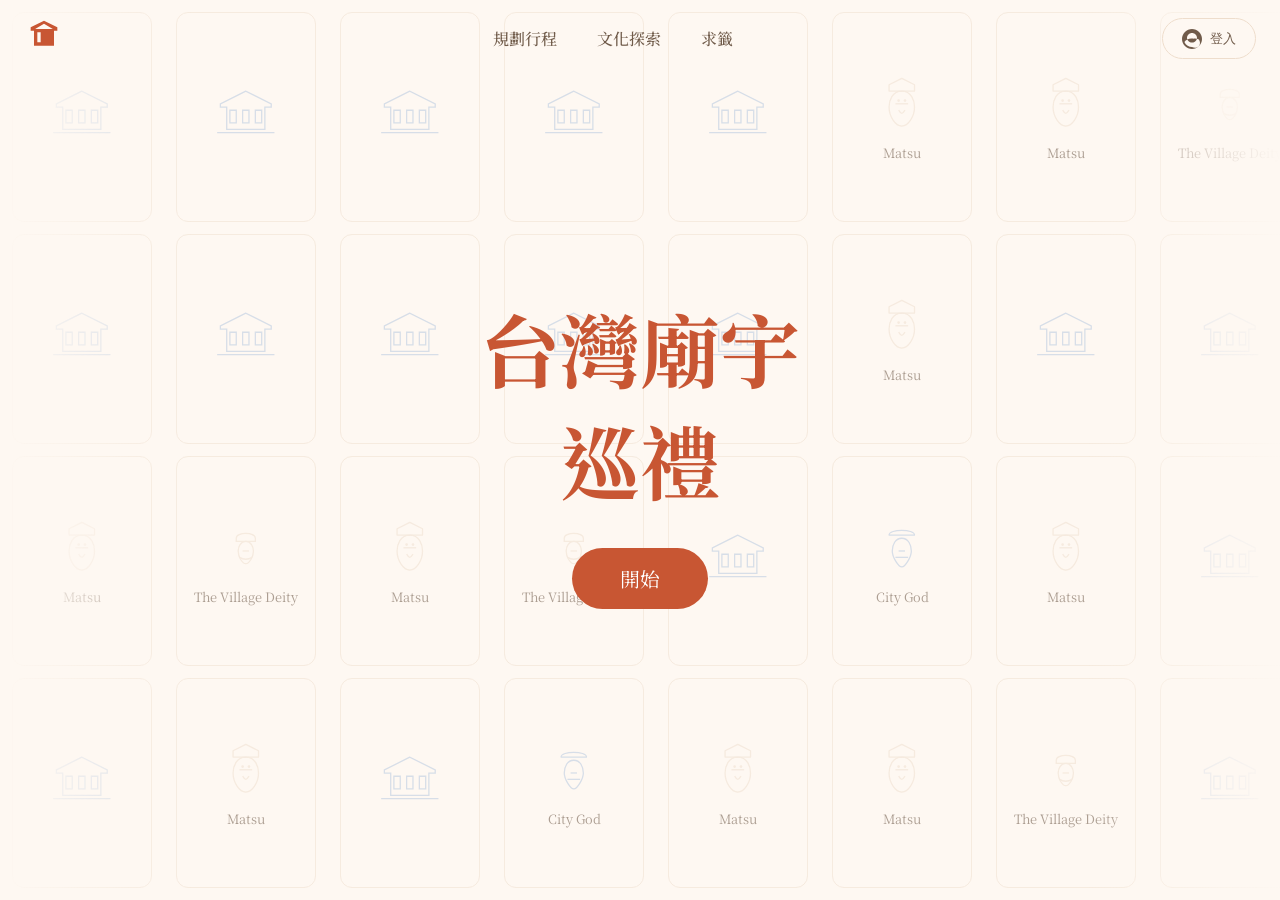
==== index.html @ 5bbc3296 "first commit" ====
<!DOCTYPE html>
<html lang="zh-Hant">
<head>
    <meta charset="UTF-8">
    <meta name="viewport" content="width=device-width, initial-scale=1.0">
    <title>台灣廟宇巡禮</title>
    <!-- 引入 Google Fonts -->
    <link rel="preconnect" href="https://fonts.googleapis.com">
    <link rel="preconnect" href="https://fonts.gstatic.com" crossorigin>
    <link href="https://fonts.googleapis.com/css2?family=Noto+Serif+TC:wght@500;700&display=swap" rel="stylesheet">
    <style>
        /* CSS Reset and Global Styles */
        :root {
            --bg-color: #FEF8F2;
            --primary-color: #C85633;
            --text-color: #5B4432;
            --card-border-color: #EEDDCC;
            --nav-link-color: #705B4A;
        }

        *, *::before, *::after {
            box-sizing: border-box;
            margin: 0;
            padding: 0;
        }

        body {
            background-color: var(--bg-color);
            font-family: 'Noto Serif TC', serif;
            color: var(--text-color);
            overflow: hidden; /* 防止頁面滾動 */
        }

        /* Header */
        .site-header {
            position: fixed;
            top: 0;
            left: 0;
            width: 100%;
            z-index: 100;
            padding: 1rem 1.5rem;
        }

        .header-inner {
            display: flex;
            justify-content: space-between;
            align-items: center;
            max-width: 1280px;
            margin: 0 auto;
        }

        .logo {
            color: var(--primary-color);
        }

        .desktop-nav, .login-btn {
            display: none; /* 預設隱藏，在桌面版顯示 */
        }

        .hamburger-btn {
            background: none;
            border: none;
            cursor: pointer;
            padding: 0.5rem;
        }
        
        /* Mobile Navigation Overlay */
        .mobile-nav-overlay {
            position: fixed;
            top: 0;
            left: 0;
            width: 100%;
            height: 100%;
            background-color: rgba(254, 248, 242, 0.95);
            backdrop-filter: blur(5px);
            z-index: 99;
            display: flex;
            flex-direction: column;
            justify-content: center;
            align-items: center;
            transform: translateY(-100%);
            transition: transform 0.5s cubic-bezier(0.76, 0, 0.24, 1);
        }

        .mobile-nav-overlay.open {
            transform: translateY(0);
        }
        
        .mobile-nav-overlay nav a {
            font-size: 2rem;
            color: var(--nav-link-color);
            text-decoration: none;
            margin: 1.5rem 0;
            font-weight: 500;
            opacity: 0;
            transform: translateY(20px);
            transition: opacity 0.4s ease, transform 0.4s ease;
        }

        .mobile-nav-overlay.open nav a {
            opacity: 1;
            transform: translateY(0);
        }
        
        /* 為每個連結添加延遲 */
        .mobile-nav-overlay.open nav a:nth-child(1) { transition-delay: 0.2s; }
        .mobile-nav-overlay.open nav a:nth-child(2) { transition-delay: 0.3s; }
        .mobile-nav-overlay.open nav a:nth-child(3) { transition-delay: 0.4s; }


        /* Hero Section */
        .hero {
            position: relative;
            height: 100vh;
            display: flex;
            justify-content: center;
            align-items: center;
            text-align: center;
            overflow: hidden;
        }

        .hero-content {
            z-index: 10;
            animation: fadeIn 2s ease-out forwards;
        }

        .hero-title {
            font-size: 3rem;
            font-weight: 700;
            line-height: 1.4;
            color: var(--primary-color);
            margin-bottom: 2rem;
        }

        .start-btn {
            background-color: var(--primary-color);
            color: #fff;
            border: none;
            border-radius: 50px;
            padding: 1rem 3rem;
            font-size: 1.25rem;
            font-family: 'Noto Serif TC', serif;
            cursor: pointer;
            transition: transform 0.3s ease, box-shadow 0.3s ease;
        }

        .start-btn:hover {
            transform: translateY(-3px);
            box-shadow: 0 10px 20px rgba(200, 86, 51, 0.3);
        }

        /* Animated Background */
        .card-background {
            position: absolute;
            top: 0;
            left: 0;
            width: 100%;
            height: 100%;
            z-index: 1;
            display: flex;
            flex-direction: column;
            justify-content: space-evenly;
            -webkit-mask-image: linear-gradient(to right, transparent, black 15%, black 85%, transparent);
            mask-image: linear-gradient(to right, transparent, black 15%, black 85%, transparent);
        }

        .card-scroller {
            display: flex;
            width: fit-content;
            flex-wrap: nowrap;
        }

        .card-scroller.animate-left {
            animation: scrollLeft 80s linear infinite;
        }

        .card-scroller.animate-right {
            animation: scrollRight 80s linear infinite;
        }

        .card {
            border: 1px solid var(--card-border-color);
            background-color: transparent;
            border-radius: 12px;
            padding: 1rem;
            aspect-ratio: 2 / 3;
            display: flex;
            flex-direction: column;
            justify-content: center;
            align-items: center;
            opacity: 0.5;
            flex-shrink: 0;
            width: 100px;
            margin: 0 0.75rem;
        }
        
        .card .icon {
            width: 60%;
            margin-bottom: 0.5rem;
        }

        .card .name {
            font-size: 0.8rem;
            color: var(--text-color);
        }

        /* Animations */
        @keyframes fadeIn {
            from { opacity: 0; transform: translateY(20px); }
            to { opacity: 1; transform: translateY(0); }
        }

        @keyframes scrollLeft {
            from { transform: translateX(0); }
            to { transform: translateX(-50%); }
        }

        @keyframes scrollRight {
            from { transform: translateX(-50%); }
            to { transform: translateX(0); }
        }

        /* RWD Media Queries */
        @media (min-width: 768px) {
            .hamburger-btn { display: none; }
            .mobile-nav-overlay { display: none; }

            .desktop-nav {
                display: flex;
                align-items: center;
                gap: 2.5rem;
            }

            .desktop-nav a {
                text-decoration: none;
                color: var(--nav-link-color);
                font-weight: 500;
                position: relative;
            }
             .desktop-nav a::after {
                content: '';
                position: absolute;
                width: 0;
                height: 2px;
                bottom: -5px;
                left: 50%;
                background-color: var(--primary-color);
                transition: all 0.3s ease-in-out;
            }

            .desktop-nav a:hover::after {
                width: 100%;
                left: 0;
            }
            
            .login-btn {
                display: flex;
                align-items: center;
                gap: 0.5rem;
                background-color: transparent;
                border: 1px solid var(--card-border-color);
                padding: 0.6rem 1.2rem;
                border-radius: 50px;
                cursor: pointer;
                color: var(--nav-link-color);
                transition: background-color 0.3s, color 0.3s;
            }
            .login-btn:hover {
                background-color: #fff;
            }

            .hero-title {
                font-size: 5rem;
            }

            .card {
                width: 120px;
            }
        }
         @media (min-width: 1200px) {
             .card {
                width: 140px;
            }
         }
    </style>
</head>
<body>

    <header class="site-header">
        <div class="header-inner">
            <a href="#" class="logo">
                <svg width="40" height="40" viewBox="0 0 40 40" fill="none" xmlns="http://www.w3.org/2000/svg">
                    <path d="M19.9998 4.66699L6.6665 11.3337V14.667H9.99984V29.667H30V14.667H33.3332V11.3337L19.9998 4.66699ZM19.9998 7.71699L28.8332 13.0003H11.1665L19.9998 7.71699ZM13.3332 16.3337H16.6665V26.3337H13.3332V16.3337ZM23.3332 16.3337H16.6665V26.3337H23.3332V16.3337H23.3332ZM26.6665 16.3337H23.3332V26.3337H26.6665V16.3337Z" fill="currentColor"/>
                </svg>
            </a>
            <nav class="desktop-nav">
                <a href="#">規劃行程</a>
                <a href="#">文化探索</a>
                <a href="#">求籤</a>
            </nav>
            <button class="login-btn">
                <svg width="20" height="20" viewBox="0 0 20 20" fill="none" xmlns="http://www.w3.org/2000/svg">
                    <path d="M10 0C7.34784 0 4.8043 1.05357 2.92893 2.92893C1.05357 4.8043 0 7.34784 0 10C0 12.6522 1.05357 15.1957 2.92893 17.0711C4.8043 18.9464 7.34784 20 10 20C12.6522 20 15.1957 18.9464 17.0711 17.0711C18.9464 15.1957 20 12.6522 20 10C20 7.34784 18.9464 4.8043 17.0711 2.92893C15.1957 1.05357 12.6522 0 10 0ZM10 4C11.3261 4 12.5979 4.52678 13.5355 5.46447C14.4732 6.40215 15 7.67392 15 9C15 9.83333 14.75 10.5917 14.25 11.275C13.75 11.9583 13.125 12.5 12.375 12.9C11.625 13.3 10.8333 13.5 10 13.5C9.16667 13.5 8.375 13.3 7.625 12.9C6.875 12.5 6.25 11.9583 5.75 11.275C5.25 10.5917 5 9.83333 5 9C5 7.67392 5.52678 6.40215 6.46447 5.46447C7.40215 4.52678 8.67392 4 10 4ZM10 18C8.5 18 7.05 17.55 5.65 16.65C4.25 15.75 3.16667 14.5 2.41667 12.9C3.16667 11.8333 4.15 11 5.36667 10.4C6.58333 9.8 7.9 9.5 9.31667 9.5C9.68333 9.5 10.0333 9.51667 10.3667 9.55C10.7 9.58333 11 9.65 11.2667 9.75C11.7 9.55 12.2 9.45 12.7667 9.45C14.2667 9.45 15.65 9.81667 16.9167 10.55C17.5833 11.5833 18 12.7667 18 14.1C18 15.3 17.5667 16.3667 16.7 17.3C15.8333 18.2333 14.8 18.75 13.6 18.85C12.4 18.95 11.2 18.5 10 18Z" fill="currentColor"/>
                </svg>
                <span>登入</span>
            </button>
            <button class="hamburger-btn">
                 <svg width="24" height="24" viewBox="0 0 24 24" fill="none" xmlns="http://www.w3.org/2000/svg">
                    <path d="M3 12H21" stroke="#5B4432" stroke-width="2" stroke-linecap="round" stroke-linejoin="round"/>
                    <path d="M3 6H21" stroke="#5B4432" stroke-width="2" stroke-linecap="round" stroke-linejoin="round"/>
                    <path d="M3 18H21" stroke="#5B4432" stroke-width="2" stroke-linecap="round" stroke-linejoin="round"/>
                </svg>
            </button>
        </div>
    </header>
    
     <div class="mobile-nav-overlay">
        <nav>
            <a href="#">規劃行程</a>
            <a href="#">文化探索</a>
            <a href="#">求籤</a>
        </nav>
    </div>

    <main class="hero">
        <div class="card-background" id="card-background">
            <div class="card-scroller animate-left" id="scroller-1"></div>
            <div class="card-scroller animate-right" id="scroller-2"></div>
            <div class="card-scroller animate-left" id="scroller-3"></div>
            <div class="card-scroller animate-right" id="scroller-4"></div>
        </div>
        <div class="hero-content">
            <h1 class="hero-title">台灣廟宇<br>巡禮</h1>
            <button class="start-btn">開始</button>
        </div>
    </main>

    <script>
        document.addEventListener('DOMContentLoaded', function() {
            const cardData = [
                { type: 'temple', name: '' },
                { type: 'matsu', name: 'Matsu' },
                { type: 'temple', name: '' },
                { type: 'citygod', name: 'City God' },
                { type: 'temple', name: '' },
                { type: 'villagedeity', name: 'The Village Deity' },
                { type: 'temple', name: '' },
                { type: 'matsu', name: 'Matsu' },
                 { type: 'villagedeity', name: 'The Village Deity' },
                { type: 'temple', name: '' },
                { type: 'citygod', name: 'City God' },
                { type: 'temple', name: '' },
                 { type: 'matsu', name: 'Matsu' },
                 { type: 'temple', name: '' },
                 { type: 'villagedeity', name: 'The Village Deity' },
                 { type: 'temple', name: '' },
            ];

            const icons = {
                temple: `<svg class="icon" viewBox="0 0 100 80" fill="none" xmlns="http://www.w3.org/2000/svg"><path d="M50 5L10 25V30H20V65H80V30H90V25L50 5Z" stroke="#B0C4DE" stroke-width="2"/><path d="M25 35H35V55H25V35Z" stroke="#B0C4DE" stroke-width="2"/><path d="M45 35H55V55H45V35Z" stroke="#B0C4DE" stroke-width="2"/><path d="M65 35H75V55H65V35Z" stroke="#B0C4DE" stroke-width="2"/><path d="M5 70H95" stroke="#B0C4DE" stroke-width="2"/></svg>`,
                matsu: `<svg class="icon" viewBox="0 0 100 100" fill="none" xmlns="http://www.w3.org/2000/svg"><path d="M50 30C65 30 70 45 70 55C70 70 60 85 50 85C40 85 30 70 30 55C30 45 35 30 50 30Z" stroke="#EEDDCC" stroke-width="2"/><path d="M40 50H60" stroke="#EEDDCC" stroke-width="2"/><path d="M45 60C45 60 48 65 50 65C52 65 55 60 55 60" stroke="#EEDDCC" stroke-width="2"/><circle cx="45" cy="45" r="2" fill="#EEDDCC"/><circle cx="55" cy="45" r="2" fill="#EEDDCC"/><path d="M50 10L30 20V30H70V20L50 10Z" stroke="#EEDDCC" stroke-width="2" stroke-linejoin="round"/></svg>`,
                citygod: `<svg class="icon" viewBox="0 0 100 100" fill="none" xmlns="http://www.w3.org/2000/svg"><path d="M50 35C60 35 65 45 65 55C65 65 55 80 50 80C45 80 35 65 35 55C35 45 40 35 50 35Z" stroke="#B0C4DE" stroke-width="2"/><path d="M30 30C30 20 70 20 70 30H30Z" stroke="#B0C4DE" stroke-width="2" stroke-linejoin="round"/><path d="M45 55H55" stroke="#B0C4DE" stroke-width="2"/><path d="M40 65H60" stroke="#B0C4DE" stroke-width="2"/></svg>`,
                villagedeity: `<svg class="icon" viewBox="0 0 100 100" fill="none" xmlns="http://www.w3.org/2000/svg"><path d="M50 40C58 40 62 48 62 55C62 65 55 75 50 75C45 75 38 65 38 55C38 48 42 40 50 40Z" stroke="#EEDDCC" stroke-width="2"/><path d="M35 35C35 25 65 25 65 35V40H35V35Z" stroke="#EEDDCC" stroke-width="2"/><path d="M45 55H55" stroke="#EEDDCC" stroke-width="2"/><path d="M40 65C40 65 45 68 50 68C55 68 60 65 60 65" stroke="#EEDDCC" stroke-width="2"/></svg>`,
            };

            const scrollers = document.querySelectorAll('.card-scroller');

            function shuffleArray(array) {
                for (let i = array.length - 1; i > 0; i--) {
                    const j = Math.floor(Math.random() * (i + 1));
                    [array[i], array[j]] = [array[j], array[i]];
                }
            }

            function generateScrollerContent(items) {
                return items.map(item => `
                    <div class="card">
                        ${icons[item.type]}
                        <span class="name">${item.name}</span>
                    </div>
                `).join('');
            }
            
            scrollers.forEach(scroller => {
                const shuffledData = [...cardData];
                shuffleArray(shuffledData);
                const repeatedData = Array(3).fill(shuffledData).flat();
                const content = generateScrollerContent(repeatedData);
                scroller.innerHTML = content + content;
            });
            
            // Mobile Menu Toggle
            const hamburgerBtn = document.querySelector('.hamburger-btn');
            const mobileNav = document.querySelector('.mobile-nav-overlay');

            hamburgerBtn.addEventListener('click', () => {
                mobileNav.classList.toggle('open');
            });
        });
    </script>
</body>
</html>
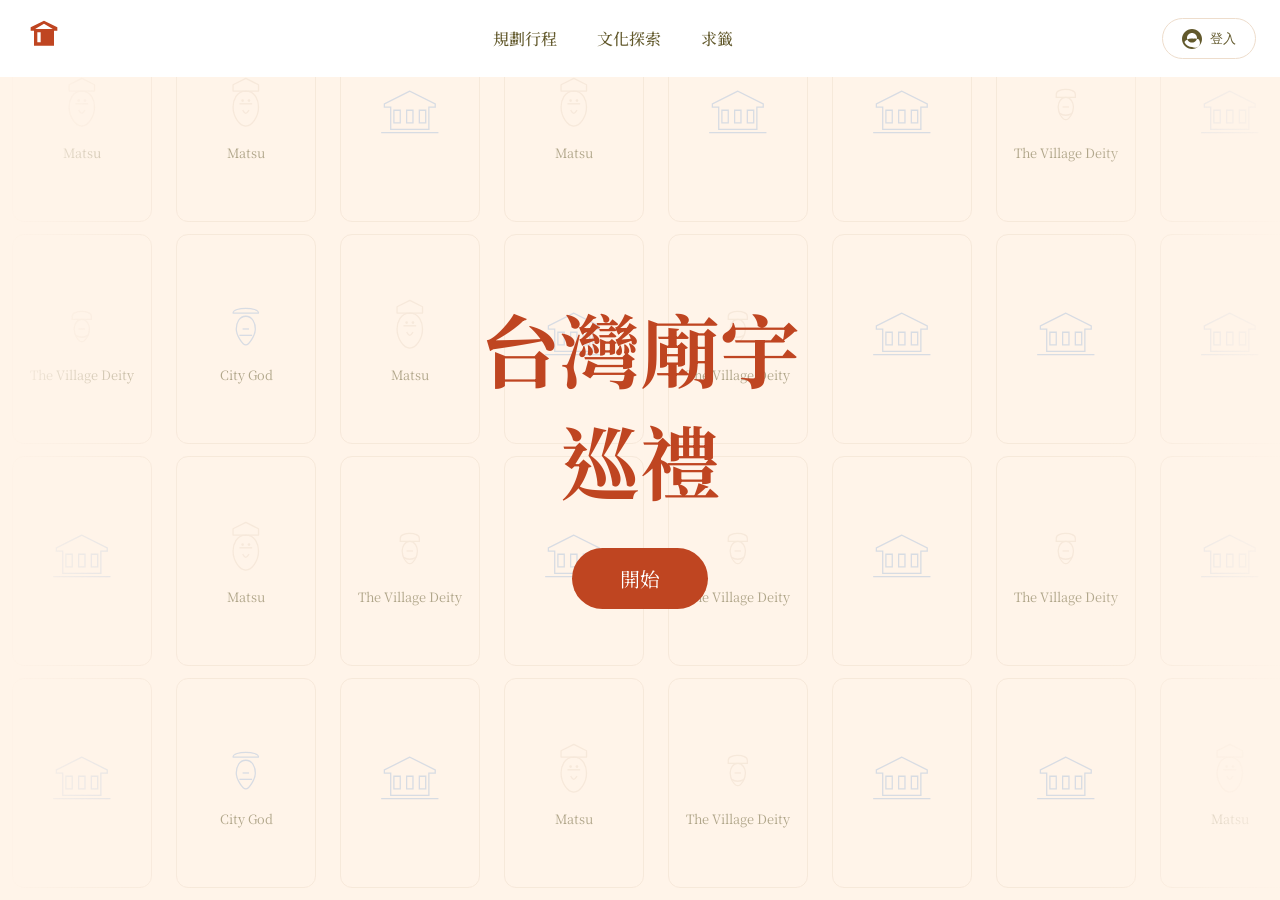
==== commit 5a74cde3: "增加HEADER 底色和寬度CSS設定" ====
--- a/index.html
+++ b/index.html
@@ -4,18 +4,16 @@
     <meta charset="UTF-8">
     <meta name="viewport" content="width=device-width, initial-scale=1.0">
     <title>台灣廟宇巡禮</title>
-    <!-- 引入 Google Fonts -->
-    <link rel="preconnect" href="https://fonts.googleapis.com">
-    <link rel="preconnect" href="https://fonts.gstatic.com" crossorigin>
     <link href="https://fonts.googleapis.com/css2?family=Noto+Serif+TC:wght@500;700&display=swap" rel="stylesheet">
     <style>
-        /* CSS Reset and Global Styles */
+        /* 共用設定 */
         :root {
-            --bg-color: #FEF8F2;
-            --primary-color: #C85633;
-            --text-color: #5B4432;
-            --card-border-color: #EEDDCC;
-            --nav-link-color: #705B4A;
+            --bg-color: #FFF4E9;  /*背景色*/
+            --primary-color: #BF4521; /*紅色*/
+            --text-color: #62592C; /*深綠色*/
+            --card-border-color: #EEDDCC; /*卡片線*/
+            --nav-link-color: #62592C;
+            --white-color:#FFF;
         }
 
         *, *::before, *::after {
@@ -28,7 +26,7 @@
             background-color: var(--bg-color);
             font-family: 'Noto Serif TC', serif;
             color: var(--text-color);
-            overflow: hidden; /* 防止頁面滾動 */
+            overflow: hidden; 
         }
 
         /* Header */
@@ -39,6 +37,7 @@
             width: 100%;
             z-index: 100;
             padding: 1rem 1.5rem;
+            background-color:var(--white-color);
         }
 
         .header-inner {
@@ -63,6 +62,8 @@
             cursor: pointer;
             padding: 0.5rem;
         }
+
+        /* Header end */
         
         /* Mobile Navigation Overlay */
         .mobile-nav-overlay {
